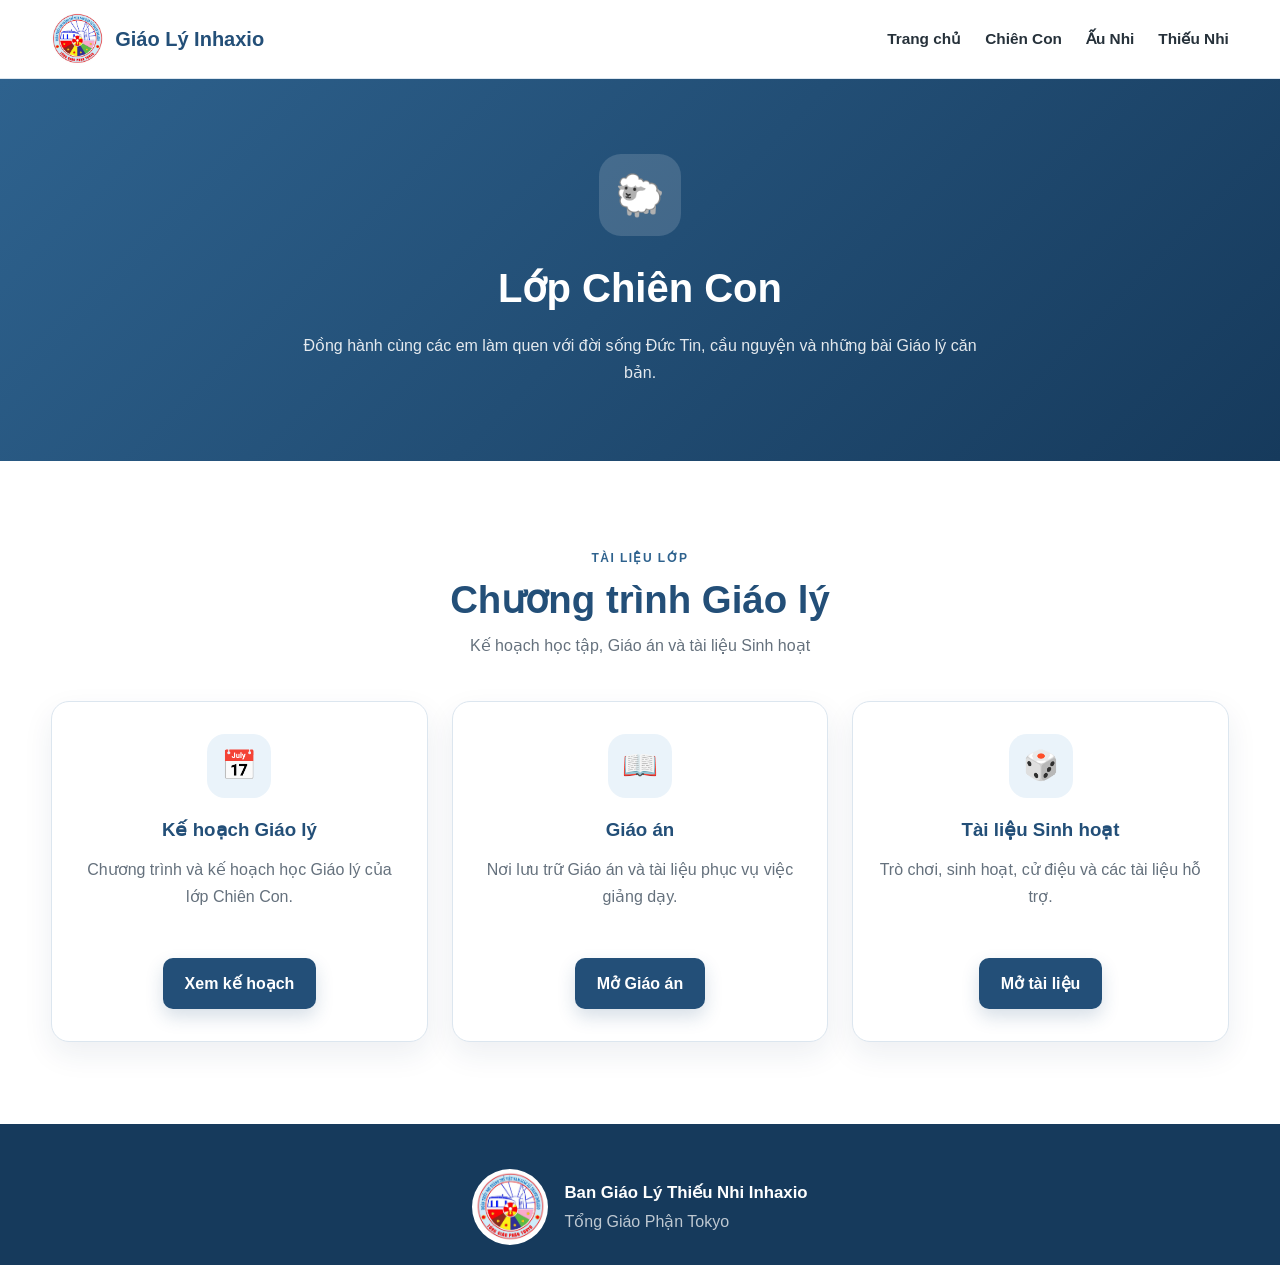
==== chien-con.html @ b4a0f40d "CHIEN CON" ====
<!DOCTYPE html>
<html lang="vi">

<head>
    <meta charset="UTF-8">
    <meta name="viewport" content="width=device-width, initial-scale=1.0">

    <title>Lớp Chiên Con | Giáo Lý Inhaxio</title>

    <link rel="stylesheet" href="style.css">
</head>

<body>

    <header class="site-header">
        <div class="container header-inner">

            <a class="brand" href="index.html">
                <img
                    src="logo-inhaxio.JPG"
                    alt="Logo Giáo Lý Inhaxio"
                    class="brand-logo">

                <span class="brand-name">
                    Giáo Lý Inhaxio
                </span>
            </a>

            <nav class="main-nav">
                <a href="index.html">Trang chủ</a>
                <a href="chien-con.html">Chiên Con</a>
                <a href="au-nhi.html">Ấu Nhi</a>
                <a href="thieu-nhi.html">Thiếu Nhi</a>
            </nav>

        </div>
    </header>


    <main>

        <section class="class-detail-hero">

            <div class="container">

                <div class="detail-icon">
                    🐑
                </div>

                <h1>
                    Lớp Chiên Con
                </h1>

                <p>
                    Đồng hành cùng các em làm quen với đời sống Đức Tin,
                    cầu nguyện và những bài Giáo lý căn bản.
                </p>

            </div>

        </section>


        <section class="section">

            <div class="container">

                <div class="section-heading">

                    <span class="eyebrow">
                        TÀI LIỆU LỚP
                    </span>

                    <h2>
                        Chương trình Giáo lý
                    </h2>

                    <p>
                        Kế hoạch học tập, Giáo án và tài liệu Sinh hoạt
                    </p>

                </div>


                <div class="resource-grid">


                    <article class="resource-card">

                        <div class="resource-icon">
                            📅
                        </div>

                        <h3>
                            Kế hoạch Giáo lý
                        </h3>

                        <p>
                            Chương trình và kế hoạch học Giáo lý
                            của lớp Chiên Con.
                        </p>

                        <a
                            class="button button-primary"
                            href="https://docs.google.com/spreadsheets/d/1TBIcZOhGC3f8vCSOYljDCtpSISwxvYtwi4E1pwfVuUY/edit"
                            target="_blank">

                            Xem kế hoạch
                        </a>

                    </article>


                    <article class="resource-card">

                        <div class="resource-icon">
                            📖
                        </div>

                        <h3>
                            Giáo án
                        </h3>

                        <p>
                            Nơi lưu trữ Giáo án và tài liệu
                            phục vụ việc giảng dạy.
                        </p>

                        <a
                            class="button button-primary"
                            href="https://drive.google.com/drive/folders/1mZdYIKdlgh3rO6v77OMRa1jwuwBGa08i"
                            target="_blank">

                            Mở Giáo án
                        </a>

                    </article>


                    <article class="resource-card">

                        <div class="resource-icon">
                            🎲
                        </div>

                        <h3>
                            Tài liệu Sinh hoạt
                        </h3>

                        <p>
                            Trò chơi, sinh hoạt, cử điệu
                            và các tài liệu hỗ trợ.
                        </p>

                        <a
                            class="button button-primary"
                            href="https://drive.google.com/drive/folders/1mZdYIKdlgh3rO6v77OMRa1jwuwBGa08i"
                            target="_blank">

                            Mở tài liệu
                        </a>

                    </article>


                </div>

            </div>

        </section>

    </main>


    <footer class="site-footer">

        <div class="container footer-inner">

            <img
                src="logo-inhaxio.JPG"
                class="footer-logo"
                alt="Logo Giáo Lý Inhaxio">

            <div>
                <p class="footer-title">
                    Ban Giáo Lý Thiếu Nhi Inhaxio
                </p>

                <p class="footer-subtitle">
                    Tổng Giáo Phận Tokyo
                </p>
            </div>

        </div>

    </footer>

</body>

</html>
---- style.css ----
/* =========================================================
   RESET & BIẾN MÀU
========================================================= */

:root {
    --blue-900: #163a5c;
    --blue-800: #234f78;
    --blue-700: #2e628e;
    --blue-100: #eaf3fa;
    --blue-050: #f4f8fc;

    --text: #25313d;
    --muted: #65717d;

    --white: #ffffff;
    --border: #dce6ef;

    --shadow:
        0 12px 30px rgba(24, 56, 84, 0.08);

    --radius: 18px;

    --max-width: 1180px;
}

* {
    margin: 0;
    padding: 0;
    box-sizing: border-box;
}

html {
    scroll-behavior: smooth;
}

body {
    font-family:
        -apple-system,
        BlinkMacSystemFont,
        "Segoe UI",
        Arial,
        sans-serif;

    color: var(--text);
    background: var(--white);
    line-height: 1.7;
}

img {
    max-width: 100%;
}

a {
    color: inherit;
}

.container {
    width: min(92%, var(--max-width));
    margin: 0 auto;
}


/* =========================================================
   HEADER
========================================================= */

.site-header {
    position: sticky;
    top: 0;
    z-index: 1000;

    background:
        rgba(255, 255, 255, 0.96);

    border-bottom:
        1px solid var(--border);

    backdrop-filter:
        blur(10px);
}

.header-inner {
    min-height: 78px;

    display: flex;
    align-items: center;
    justify-content: space-between;

    gap: 30px;
}

.brand {
    display: inline-flex;
    align-items: center;

    gap: 12px;

    text-decoration: none;
}

.brand-logo {
    width: 52px;
    height: 52px;

    object-fit: cover;

    border-radius: 50%;
}

.brand-name {
    color: var(--blue-800);

    font-size: 1.25rem;
    font-weight: 800;

    white-space: nowrap;
}

.main-nav {
    display: flex;
    align-items: center;

    gap: 24px;

    flex-wrap: wrap;
}

.main-nav a {
    position: relative;

    color: #26313a;

    font-size: 0.96rem;
    font-weight: 600;

    text-decoration: none;
}

.main-nav a::after {
    content: "";

    position: absolute;

    left: 0;
    right: 100%;
    bottom: -7px;

    height: 2px;

    background: var(--blue-700);

    transition: 0.2s ease;
}

.main-nav a:hover {
    color: var(--blue-700);
}

.main-nav a:hover::after {
    right: 0;
}


/* =========================================================
   HERO
========================================================= */

.hero {
    color: var(--white);

    background:
        radial-gradient(
            circle at top,
            rgba(255, 255, 255, 0.10),
            transparent 35%
        ),
        linear-gradient(
            135deg,
            var(--blue-700),
            var(--blue-900)
        );
}

.hero-content {
    min-height: 470px;

    display: flex;
    flex-direction: column;
    justify-content: center;
    align-items: center;

    text-align: center;

    padding:
        70px 0;
}

.hero-logo {
    width: 145px;
    height: 145px;

    object-fit: cover;

    padding: 6px;

    margin-bottom: 28px;

    border-radius: 50%;

    background: var(--white);

    box-shadow:
        0 16px 34px rgba(0, 0, 0, 0.18);
}

.hero h1 {
    max-width: 900px;

    margin-bottom: 14px;

    font-size:
        clamp(2rem, 5vw, 3.35rem);

    line-height: 1.2;
}

.hero-subtitle {
    max-width: 720px;

    color: rgba(255, 255, 255, 0.9);

    font-size:
        clamp(1rem, 2vw, 1.25rem);
}

.hero-actions {
    margin-top: 32px;

    display: flex;
    justify-content: center;

    gap: 14px;

    flex-wrap: wrap;
}


/* =========================================================
   NÚT
========================================================= */

.button {
    display: inline-flex;
    justify-content: center;
    align-items: center;

    min-height: 46px;

    padding:
        11px 21px;

    border:
        1px solid transparent;

    border-radius: 10px;

    font-weight: 700;
    text-decoration: none;

    transition:
        transform 0.18s ease,
        opacity 0.18s ease,
        box-shadow 0.18s ease;
}

.button:hover {
    transform:
        translateY(-2px);
}

.button-light {
    color: var(--blue-900);
    background: var(--white);

    box-shadow:
        0 8px 20px rgba(0, 0, 0, 0.12);
}

.button-outline-light {
    color: var(--white);

    border-color:
        rgba(255, 255, 255, 0.65);

    background:
        rgba(255, 255, 255, 0.06);
}

.button-primary {
    color: var(--white);
    background: var(--blue-800);

    box-shadow:
        0 8px 18px rgba(35, 79, 120, 0.18);
}


/* =========================================================
   SECTION CHUNG
========================================================= */

.section {
    padding:
        82px 0;
}

.section-soft {
    background: var(--blue-050);
}

.section-heading {
    max-width: 760px;

    margin:
        0 auto 42px;

    text-align: center;
}

.eyebrow {
    display: inline-block;

    margin-bottom: 7px;

    color: var(--blue-700);

    font-size: 0.75rem;
    font-weight: 800;

    letter-spacing: 0.12em;
}

.section-heading h2 {
    margin-bottom: 8px;

    color: var(--blue-800);

    font-size:
        clamp(1.75rem, 3vw, 2.4rem);

    line-height: 1.25;
}

.section-heading p {
    color: var(--muted);
}


/* =========================================================
   GIỚI THIỆU
========================================================= */

.about-card {
    max-width: 880px;

    margin: 0 auto;

    padding:
        34px 38px;

    border:
        1px solid var(--border);

    border-radius:
        var(--radius);

    background: var(--white);

    box-shadow: var(--shadow);

    text-align: center;

    font-size: 1.04rem;
}


/* =========================================================
   CÁC LỚP GIÁO LÝ
========================================================= */

.class-grid {
    display: grid;

    grid-template-columns:
        repeat(3, minmax(0, 1fr));

    gap: 24px;
}

.class-card {
    display: flex;
    flex-direction: column;

    min-height: 100%;

    padding:
        31px 25px;

    border:
        1px solid var(--border);

    border-radius:
        var(--radius);

    background: var(--white);

    box-shadow: var(--shadow);

    transition:
        transform 0.2s ease,
        box-shadow 0.2s ease;
}

.class-card:hover {
    transform:
        translateY(-5px);

    box-shadow:
        0 18px 36px rgba(24, 56, 84, 0.12);
}

.class-icon {
    width: 58px;
    height: 58px;

    display: grid;
    place-items: center;

    margin:
        0 auto 15px;

    border-radius: 15px;

    background: var(--blue-100);

    font-size: 1.75rem;
}

.class-card h3 {
    margin-bottom: 13px;

    color: var(--blue-800);

    text-align: center;

    font-size: 1.35rem;
}

.class-description {
    min-height: 92px;

    margin-bottom: 22px;

    color: var(--muted);

    text-align: center;
}

.class-links {
    display: grid;

    gap: 10px;

    margin-top: auto;
}

.class-links a {
    display: flex;
    align-items: center;

    gap: 10px;

    padding:
        11px 14px;

    border:
        1px solid var(--border);

    border-radius: 10px;

    color: var(--blue-800);

    background: var(--blue-050);

    font-weight: 700;

    text-decoration: none;

    transition:
        background 0.18s ease,
        color 0.18s ease,
        transform 0.18s ease;
}

.class-links a:hover {
    color: var(--white);
    background: var(--blue-800);

    transform:
        translateX(3px);
}


/* =========================================================
   THÔNG BÁO & SỰ KIỆN
========================================================= */

.info-grid {
    display: grid;

    grid-template-columns:
        repeat(2, minmax(0, 1fr));

    gap: 24px;
}

.info-card {
    display: flex;
    align-items: flex-start;

    gap: 20px;

    padding:
        32px;

    border:
        1px solid var(--border);

    border-radius:
        var(--radius);

    background: var(--white);

    box-shadow: var(--shadow);
}

.info-icon {
    flex:
        0 0 58px;

    width: 58px;
    height: 58px;

    display: grid;
    place-items: center;

    border-radius: 15px;

    background: var(--blue-100);

    font-size: 1.65rem;
}

.info-label {
    display: inline-block;

    margin-bottom: 4px;

    color: var(--blue-700);

    font-size: 0.72rem;
    font-weight: 800;

    letter-spacing: 0.1em;
}

.info-card h2 {
    margin-bottom: 8px;

    color: var(--blue-800);

    font-size: 1.42rem;
}

.info-card p {
    color: var(--muted);
}


/* =========================================================
   ĐĂNG KÝ
========================================================= */

.register-grid {
    display: grid;

    grid-template-columns:
        repeat(2, minmax(0, 1fr));

    gap: 24px;

    max-width: 940px;

    margin:
        0 auto;
}

.register-card {
    display: flex;
    flex-direction: column;
    align-items: center;

    padding:
        36px 30px;

    border:
        1px solid var(--border);

    border-radius:
        var(--radius);

    background: var(--white);

    box-shadow: var(--shadow);

    text-align: center;
}

.register-icon {
    width: 66px;
    height: 66px;

    display: grid;
    place-items: center;

    margin-bottom: 17px;

    border-radius: 18px;

    background: var(--blue-100);

    font-size: 1.8rem;
}

.register-card h3 {
    margin-bottom: 10px;

    color: var(--blue-800);

    font-size: 1.3rem;
}

.register-card p {
    min-height: 82px;

    margin-bottom: 22px;

    color: var(--muted);
}


/* =========================================================
   FACEBOOK
========================================================= */

.facebook-section {
    background: var(--white);
}

.facebook-inner {
    display: flex;
    justify-content: center;
    align-items: center;

    gap: 38px;

    max-width: 840px;

    padding:
        38px;

    border:
        1px solid var(--border);

    border-radius:
        var(--radius);

    background:
        linear-gradient(
            145deg,
            #f8fbff,
            #eef5fb
        );

    box-shadow: var(--shadow);
}

.facebook-mark {
    flex:
        0 0 96px;

    width: 96px;
    height: 96px;

    display: grid;
    place-items: center;

    border-radius:
        24px;

    color: var(--white);
    background: #1877f2;

    font-family: Arial, sans-serif;
    font-size: 4rem;
    font-weight: 800;

    line-height: 1;
}

.facebook-content {
    flex: 1;
}

.facebook-content h2 {
    margin-bottom: 8px;

    color: var(--blue-800);

    font-size: 1.7rem;
}

.facebook-content p {
    margin-bottom: 18px;

    color: var(--muted);
}

.facebook-button {
    color: var(--white);
    background: #1877f2;
}


/* =========================================================
   FOOTER
========================================================= */

.site-footer {
    padding:
        45px 0 20px;

    color: var(--white);

    background:
        var(--blue-900);
}

.footer-inner {
    display: flex;
    justify-content: center;
    align-items: center;

    gap: 16px;

    text-align: left;
}

.footer-logo {
    width: 76px;
    height: 76px;

    object-fit: cover;

    padding: 3px;

    border-radius: 50%;

    background: var(--white);
}

.footer-title {
    font-size: 1.05rem;
    font-weight: 800;
}

.footer-subtitle {
    color:
        rgba(255, 255, 255, 0.72);
}

.copyright {
    margin-top: 26px;

    color:
        rgba(255, 255, 255, 0.55);

    text-align: center;

    font-size: 0.84rem;
}


/* =========================================================
   TABLET
========================================================= */

@media (max-width: 980px) {

    .header-inner {
        flex-direction: column;

        padding:
            13px 0 15px;
    }

    .main-nav {
        justify-content: center;

        gap: 16px;
    }

    .class-grid {
        grid-template-columns: 1fr;
    }

    .class-description {
        min-height: unset;
    }
}


/* =========================================================
   MOBILE
========================================================= */

@media (max-width: 720px) {

    .site-header {
        position: static;
    }

    .header-inner {
        gap: 14px;
    }

    .brand-logo {
        width: 46px;
        height: 46px;
    }

    .brand-name {
        font-size: 1.1rem;
    }

    .main-nav {
        gap:
            9px 14px;
    }

    .main-nav a {
        font-size: 0.88rem;
    }

    .hero-content {
        min-height: 420px;

        padding:
            56px 0;
    }

    .hero-logo {
        width: 118px;
        height: 118px;
    }

    .section {
        padding:
            62px 0;
    }

    .about-card {
        padding:
            26px 22px;

        text-align: left;
    }

    .info-grid,
    .register-grid {
        grid-template-columns: 1fr;
    }

    .info-card {
        padding:
            25px 22px;
    }

    .register-card p {
        min-height: unset;
    }

    .facebook-inner {
        flex-direction: column;

        padding:
            30px 22px;

        text-align: center;
    }

    .facebook-mark {
        flex-basis: 84px;

        width: 84px;
        height: 84px;

        font-size: 3.4rem;
    }

    .footer-inner {
        flex-direction: column;

        text-align: center;
    }
}
/* =========================================================
   TRANG CHI TIẾT LỚP
========================================================= */

.class-detail-hero {
    padding: 75px 0;

    text-align: center;

    color: white;

    background:
        linear-gradient(
            135deg,
            var(--blue-700),
            var(--blue-900)
        );
}

.detail-icon {
    width: 82px;
    height: 82px;

    display: grid;
    place-items: center;

    margin: 0 auto 18px;

    border-radius: 22px;

    background: rgba(255, 255, 255, 0.15);

    font-size: 2.5rem;
}

.class-detail-hero h1 {
    margin-bottom: 10px;

    font-size: 2.5rem;
}

.class-detail-hero p {
    max-width: 700px;

    margin: auto;

    color: rgba(255, 255, 255, 0.88);
}


.resource-grid {
    display: grid;

    grid-template-columns:
        repeat(3, minmax(0, 1fr));

    gap: 24px;
}

.resource-card {
    display: flex;
    flex-direction: column;
    align-items: center;

    padding: 32px 25px;

    border: 1px solid var(--border);

    border-radius: var(--radius);

    background: white;

    box-shadow: var(--shadow);

    text-align: center;
}

.resource-icon {
    width: 64px;
    height: 64px;

    display: grid;
    place-items: center;

    margin-bottom: 16px;

    border-radius: 18px;

    background: var(--blue-100);

    font-size: 1.8rem;
}

.resource-card h3 {
    margin-bottom: 10px;

    color: var(--blue-800);
}

.resource-card p {
    min-height: 82px;

    margin-bottom: 20px;

    color: var(--muted);
}


@media (max-width: 800px) {

    .resource-grid {
        grid-template-columns: 1fr;
    }

    .resource-card p {
        min-height: unset;
    }

}
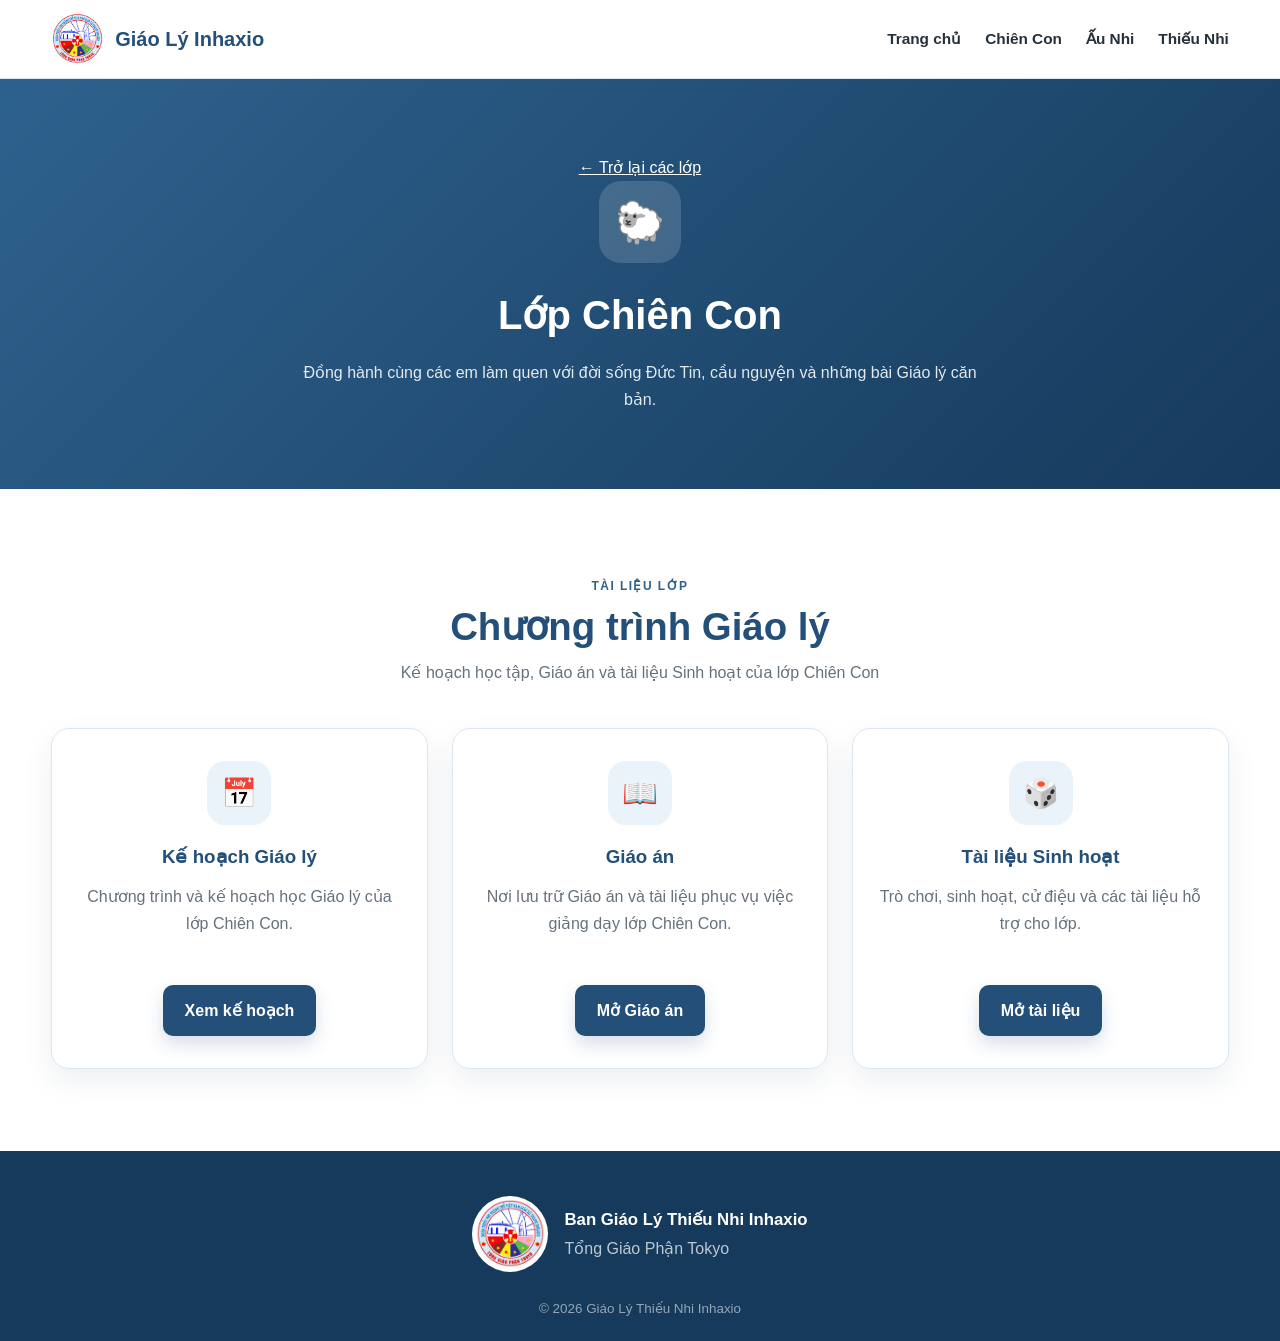
==== commit 9bbc6b0e: "CHIEN CON" ====
--- a/chien-con.html
+++ b/chien-con.html
@@ -5,6 +5,9 @@
     <meta charset="UTF-8">
     <meta name="viewport" content="width=device-width, initial-scale=1.0">
 
+    <meta name="description"
+          content="Trang lớp Chiên Con - Giáo Lý Thiếu Nhi Inhaxio">
+
     <title>Lớp Chiên Con | Giáo Lý Inhaxio</title>
 
     <link rel="stylesheet" href="style.css">
@@ -12,44 +15,82 @@
 
 <body>
 
+    <!-- =========================================================
+         HEADER
+    ========================================================== -->
     <header class="site-header">
+
         <div class="container header-inner">
 
             <a class="brand" href="index.html">
+
                 <img
                     src="logo-inhaxio.JPG"
-                    alt="Logo Giáo Lý Inhaxio"
+                    alt="Logo Giáo Lý Thiếu Nhi Inhaxio"
                     class="brand-logo">
 
                 <span class="brand-name">
                     Giáo Lý Inhaxio
                 </span>
+
             </a>
 
-            <nav class="main-nav">
-                <a href="index.html">Trang chủ</a>
-                <a href="chien-con.html">Chiên Con</a>
-                <a href="au-nhi.html">Ấu Nhi</a>
-                <a href="thieu-nhi.html">Thiếu Nhi</a>
+
+            <nav class="main-nav" aria-label="Điều hướng lớp">
+
+                <a href="index.html">
+                    Trang chủ
+                </a>
+
+                <a href="chien-con.html">
+                    Chiên Con
+                </a>
+
+                <a href="au-nhi.html">
+                    Ấu Nhi
+                </a>
+
+                <a href="thieu-nhi.html">
+                    Thiếu Nhi
+                </a>
+
             </nav>
 
         </div>
+
     </header>
 
 
+    <!-- =========================================================
+         NỘI DUNG CHÍNH
+    ========================================================== -->
     <main>
 
+        <!-- =====================================================
+             HERO LỚP CHIÊN CON
+        ====================================================== -->
         <section class="class-detail-hero">
 
             <div class="container">
 
-                <div class="detail-icon">
+                <a
+                    class="back-button"
+                    href="index.html#classes">
+
+                    ← Trở lại các lớp
+
+                </a>
+
+
+                <div class="detail-icon" aria-hidden="true">
                     🐑
                 </div>
+
 
                 <h1>
                     Lớp Chiên Con
                 </h1>
+
 
                 <p>
                     Đồng hành cùng các em làm quen với đời sống Đức Tin,
@@ -61,6 +102,9 @@
         </section>
 
 
+        <!-- =====================================================
+             TÀI LIỆU LỚP
+        ====================================================== -->
         <section class="section">
 
             <div class="container">
@@ -76,7 +120,8 @@
                     </h2>
 
                     <p>
-                        Kế hoạch học tập, Giáo án và tài liệu Sinh hoạt
+                        Kế hoạch học tập, Giáo án
+                        và tài liệu Sinh hoạt của lớp Chiên Con
                     </p>
 
                 </div>
@@ -85,9 +130,12 @@
                 <div class="resource-grid">
 
 
+                    <!-- =========================================
+                         KẾ HOẠCH GIÁO LÝ
+                    ========================================== -->
                     <article class="resource-card">
 
-                        <div class="resource-icon">
+                        <div class="resource-icon" aria-hidden="true">
                             📅
                         </div>
 
@@ -103,17 +151,22 @@
                         <a
                             class="button button-primary"
                             href="https://docs.google.com/spreadsheets/d/1TBIcZOhGC3f8vCSOYljDCtpSISwxvYtwi4E1pwfVuUY/edit"
-                            target="_blank">
+                            target="_blank"
+                            rel="noopener noreferrer">
 
                             Xem kế hoạch
+
                         </a>
 
                     </article>
 
 
+                    <!-- =========================================
+                         GIÁO ÁN
+                    ========================================== -->
                     <article class="resource-card">
 
-                        <div class="resource-icon">
+                        <div class="resource-icon" aria-hidden="true">
                             📖
                         </div>
 
@@ -123,23 +176,28 @@
 
                         <p>
                             Nơi lưu trữ Giáo án và tài liệu
-                            phục vụ việc giảng dạy.
+                            phục vụ việc giảng dạy lớp Chiên Con.
                         </p>
 
                         <a
                             class="button button-primary"
                             href="https://drive.google.com/drive/folders/1mZdYIKdlgh3rO6v77OMRa1jwuwBGa08i"
-                            target="_blank">
+                            target="_blank"
+                            rel="noopener noreferrer">
 
                             Mở Giáo án
+
                         </a>
 
                     </article>
 
 
+                    <!-- =========================================
+                         TÀI LIỆU SINH HOẠT
+                    ========================================== -->
                     <article class="resource-card">
 
-                        <div class="resource-icon">
+                        <div class="resource-icon" aria-hidden="true">
                             🎲
                         </div>
 
@@ -149,15 +207,17 @@
 
                         <p>
                             Trò chơi, sinh hoạt, cử điệu
-                            và các tài liệu hỗ trợ.
+                            và các tài liệu hỗ trợ cho lớp.
                         </p>
 
                         <a
                             class="button button-primary"
                             href="https://drive.google.com/drive/folders/1mZdYIKdlgh3rO6v77OMRa1jwuwBGa08i"
-                            target="_blank">
+                            target="_blank"
+                            rel="noopener noreferrer">
 
                             Mở tài liệu
+
                         </a>
 
                     </article>
@@ -172,16 +232,21 @@
     </main>
 
 
+    <!-- =========================================================
+         FOOTER
+    ========================================================== -->
     <footer class="site-footer">
 
         <div class="container footer-inner">
 
             <img
                 src="logo-inhaxio.JPG"
-                class="footer-logo"
-                alt="Logo Giáo Lý Inhaxio">
+                alt="Logo Giáo Lý Thiếu Nhi Inhaxio"
+                class="footer-logo">
+
 
             <div>
+
                 <p class="footer-title">
                     Ban Giáo Lý Thiếu Nhi Inhaxio
                 </p>
@@ -189,12 +254,18 @@
                 <p class="footer-subtitle">
                     Tổng Giáo Phận Tokyo
                 </p>
+
             </div>
 
         </div>
 
+
+        <p class="copyright">
+            © 2026 Giáo Lý Thiếu Nhi Inhaxio
+        </p>
+
     </footer>
 
 </body>
 
-</html>+</html>
--- a/style.css
+++ b/style.css
@@ -1042,4 +1042,18 @@
         min-height: unset;
     }
 
+}
+
+.clickable-card {
+    cursor: pointer;
+}
+
+.clickable-card:hover {
+    transform: translateY(-7px);
+    box-shadow: 0 20px 42px rgba(24, 56, 84, 0.16);
+}
+
+.clickable-card:focus {
+    outline: 3px solid rgba(46, 98, 142, 0.35);
+    outline-offset: 4px;
 }
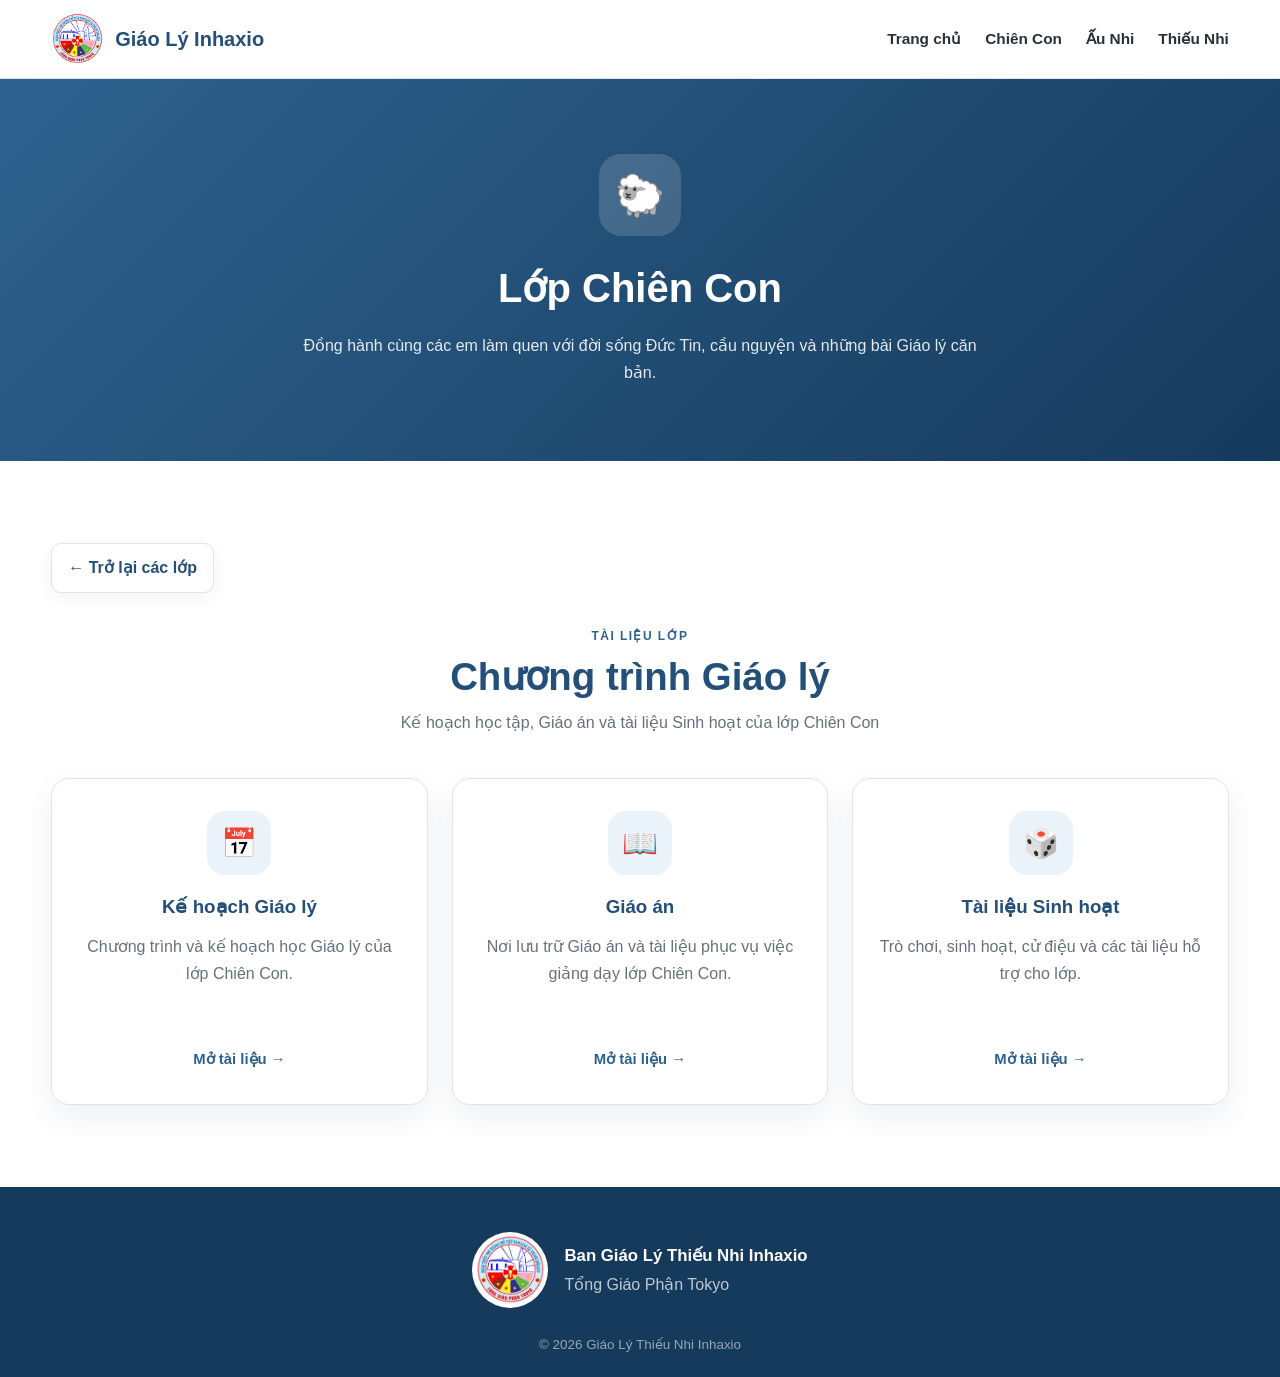
==== commit 0da1cc6b: "giao ly" ====
--- a/chien-con.html
+++ b/chien-con.html
@@ -15,15 +15,11 @@
 
 <body>
 
-    <!-- =========================================================
-         HEADER
-    ========================================================== -->
+    <!-- HEADER -->
     <header class="site-header">
-
         <div class="container header-inner">
 
             <a class="brand" href="index.html">
-
                 <img
                     src="logo-inhaxio.JPG"
                     alt="Logo Giáo Lý Thiếu Nhi Inhaxio"
@@ -32,65 +28,32 @@
                 <span class="brand-name">
                     Giáo Lý Inhaxio
                 </span>
-
             </a>
 
-
             <nav class="main-nav" aria-label="Điều hướng lớp">
-
-                <a href="index.html">
-                    Trang chủ
-                </a>
-
-                <a href="chien-con.html">
-                    Chiên Con
-                </a>
-
-                <a href="au-nhi.html">
-                    Ấu Nhi
-                </a>
-
-                <a href="thieu-nhi.html">
-                    Thiếu Nhi
-                </a>
-
+                <a href="index.html">Trang chủ</a>
+                <a href="chien-con.html">Chiên Con</a>
+                <a href="au-nhi.html">Ấu Nhi</a>
+                <a href="thieu-nhi.html">Thiếu Nhi</a>
             </nav>
 
         </div>
-
     </header>
 
 
-    <!-- =========================================================
-         NỘI DUNG CHÍNH
-    ========================================================== -->
     <main>
 
-        <!-- =====================================================
-             HERO LỚP CHIÊN CON
-        ====================================================== -->
+        <!-- HERO -->
         <section class="class-detail-hero">
-
             <div class="container">
-
-                <a
-                    class="back-button"
-                    href="index.html#classes">
-
-                    ← Trở lại các lớp
-
-                </a>
-
 
                 <div class="detail-icon" aria-hidden="true">
                     🐑
                 </div>
 
-
                 <h1>
                     Lớp Chiên Con
                 </h1>
-
 
                 <p>
                     Đồng hành cùng các em làm quen với đời sống Đức Tin,
@@ -98,16 +61,18 @@
                 </p>
 
             </div>
-
         </section>
 
 
-        <!-- =====================================================
-             TÀI LIỆU LỚP
-        ====================================================== -->
+        <!-- TÀI LIỆU -->
         <section class="section">
-
             <div class="container">
+
+                <a
+                    class="class-back-link"
+                    href="index.html#classes">
+                    ← Trở lại các lớp
+                </a>
 
                 <div class="section-heading">
 
@@ -130,10 +95,12 @@
                 <div class="resource-grid">
 
 
-                    <!-- =========================================
-                         KẾ HOẠCH GIÁO LÝ
-                    ========================================== -->
-                    <article class="resource-card">
+                    <!-- KẾ HOẠCH GIÁO LÝ -->
+                    <a
+                        class="resource-card resource-card-link"
+                        href="https://docs.google.com/spreadsheets/d/1TBIcZOhGC3f8vCSOYljDCtpSISwxvYtwi4E1pwfVuUY/edit"
+                        target="_blank"
+                        rel="noopener noreferrer">
 
                         <div class="resource-icon" aria-hidden="true">
                             📅
@@ -148,23 +115,19 @@
                             của lớp Chiên Con.
                         </p>
 
-                        <a
-                            class="button button-primary"
-                            href="https://docs.google.com/spreadsheets/d/1TBIcZOhGC3f8vCSOYljDCtpSISwxvYtwi4E1pwfVuUY/edit"
-                            target="_blank"
-                            rel="noopener noreferrer">
-
-                            Xem kế hoạch
-
-                        </a>
-
-                    </article>
-
-
-                    <!-- =========================================
-                         GIÁO ÁN
-                    ========================================== -->
-                    <article class="resource-card">
+                        <span class="resource-open">
+                            Mở tài liệu →
+                        </span>
+
+                    </a>
+
+
+                    <!-- GIÁO ÁN -->
+                    <a
+                        class="resource-card resource-card-link"
+                        href="https://drive.google.com/drive/folders/1mZdYIKdlgh3rO6v77OMRa1jwuwBGa08i"
+                        target="_blank"
+                        rel="noopener noreferrer">
 
                         <div class="resource-icon" aria-hidden="true">
                             📖
@@ -179,23 +142,19 @@
                             phục vụ việc giảng dạy lớp Chiên Con.
                         </p>
 
-                        <a
-                            class="button button-primary"
-                            href="https://drive.google.com/drive/folders/1mZdYIKdlgh3rO6v77OMRa1jwuwBGa08i"
-                            target="_blank"
-                            rel="noopener noreferrer">
-
-                            Mở Giáo án
-
-                        </a>
-
-                    </article>
-
-
-                    <!-- =========================================
-                         TÀI LIỆU SINH HOẠT
-                    ========================================== -->
-                    <article class="resource-card">
+                        <span class="resource-open">
+                            Mở tài liệu →
+                        </span>
+
+                    </a>
+
+
+                    <!-- TÀI LIỆU SINH HOẠT -->
+                    <a
+                        class="resource-card resource-card-link"
+                        href="https://drive.google.com/drive/folders/1mZdYIKdlgh3rO6v77OMRa1jwuwBGa08i"
+                        target="_blank"
+                        rel="noopener noreferrer">
 
                         <div class="resource-icon" aria-hidden="true">
                             🎲
@@ -210,31 +169,22 @@
                             và các tài liệu hỗ trợ cho lớp.
                         </p>
 
-                        <a
-                            class="button button-primary"
-                            href="https://drive.google.com/drive/folders/1mZdYIKdlgh3rO6v77OMRa1jwuwBGa08i"
-                            target="_blank"
-                            rel="noopener noreferrer">
-
-                            Mở tài liệu
-
-                        </a>
-
-                    </article>
+                        <span class="resource-open">
+                            Mở tài liệu →
+                        </span>
+
+                    </a>
 
 
                 </div>
 
             </div>
-
         </section>
 
     </main>
 
 
-    <!-- =========================================================
-         FOOTER
-    ========================================================== -->
+    <!-- FOOTER -->
     <footer class="site-footer">
 
         <div class="container footer-inner">
@@ -244,9 +194,7 @@
                 alt="Logo Giáo Lý Thiếu Nhi Inhaxio"
                 class="footer-logo">
 
-
             <div>
-
                 <p class="footer-title">
                     Ban Giáo Lý Thiếu Nhi Inhaxio
                 </p>
@@ -254,11 +202,9 @@
                 <p class="footer-subtitle">
                     Tổng Giáo Phận Tokyo
                 </p>
-
             </div>
 
         </div>
-
 
         <p class="copyright">
             © 2026 Giáo Lý Thiếu Nhi Inhaxio
--- a/style.css
+++ b/style.css
@@ -1056,4 +1056,83 @@
 .clickable-card:focus {
     outline: 3px solid rgba(46, 98, 142, 0.35);
     outline-offset: 4px;
-}+}
+
+
+/* =========================================================
+   BỔ SUNG CHO TRANG CHI TIẾT LỚP
+   Dán đoạn này xuống CUỐI file style.css
+========================================================= */
+
+.class-back-link {
+    display: inline-flex;
+    align-items: center;
+
+    margin-bottom: 28px;
+    padding: 10px 16px;
+
+    border: 1px solid var(--border);
+    border-radius: 10px;
+
+    color: var(--blue-800);
+    background: var(--white);
+
+    font-weight: 700;
+    text-decoration: none;
+
+    box-shadow: 0 5px 16px rgba(24, 56, 84, 0.06);
+
+    transition:
+        transform 0.18s ease,
+        background 0.18s ease,
+        color 0.18s ease;
+}
+
+.class-back-link:hover {
+    color: var(--white);
+    background: var(--blue-800);
+
+    transform: translateX(-3px);
+}
+
+
+.resource-card-link {
+    color: inherit;
+    text-decoration: none;
+    cursor: pointer;
+
+    transition:
+        transform 0.2s ease,
+        box-shadow 0.2s ease,
+        border-color 0.2s ease;
+}
+
+.resource-card-link:hover {
+    transform: translateY(-7px);
+
+    border-color: rgba(46, 98, 142, 0.35);
+
+    box-shadow:
+        0 22px 42px rgba(24, 56, 84, 0.15);
+}
+
+.resource-card-link:focus-visible {
+    outline: 3px solid rgba(46, 98, 142, 0.35);
+    outline-offset: 4px;
+}
+
+.resource-open {
+    display: inline-block;
+
+    margin-top: auto;
+    padding-top: 12px;
+
+    color: var(--blue-700);
+
+    font-size: 0.93rem;
+    font-weight: 800;
+}
+
+.resource-card-link:hover .resource-open {
+    color: var(--blue-900);
+}
